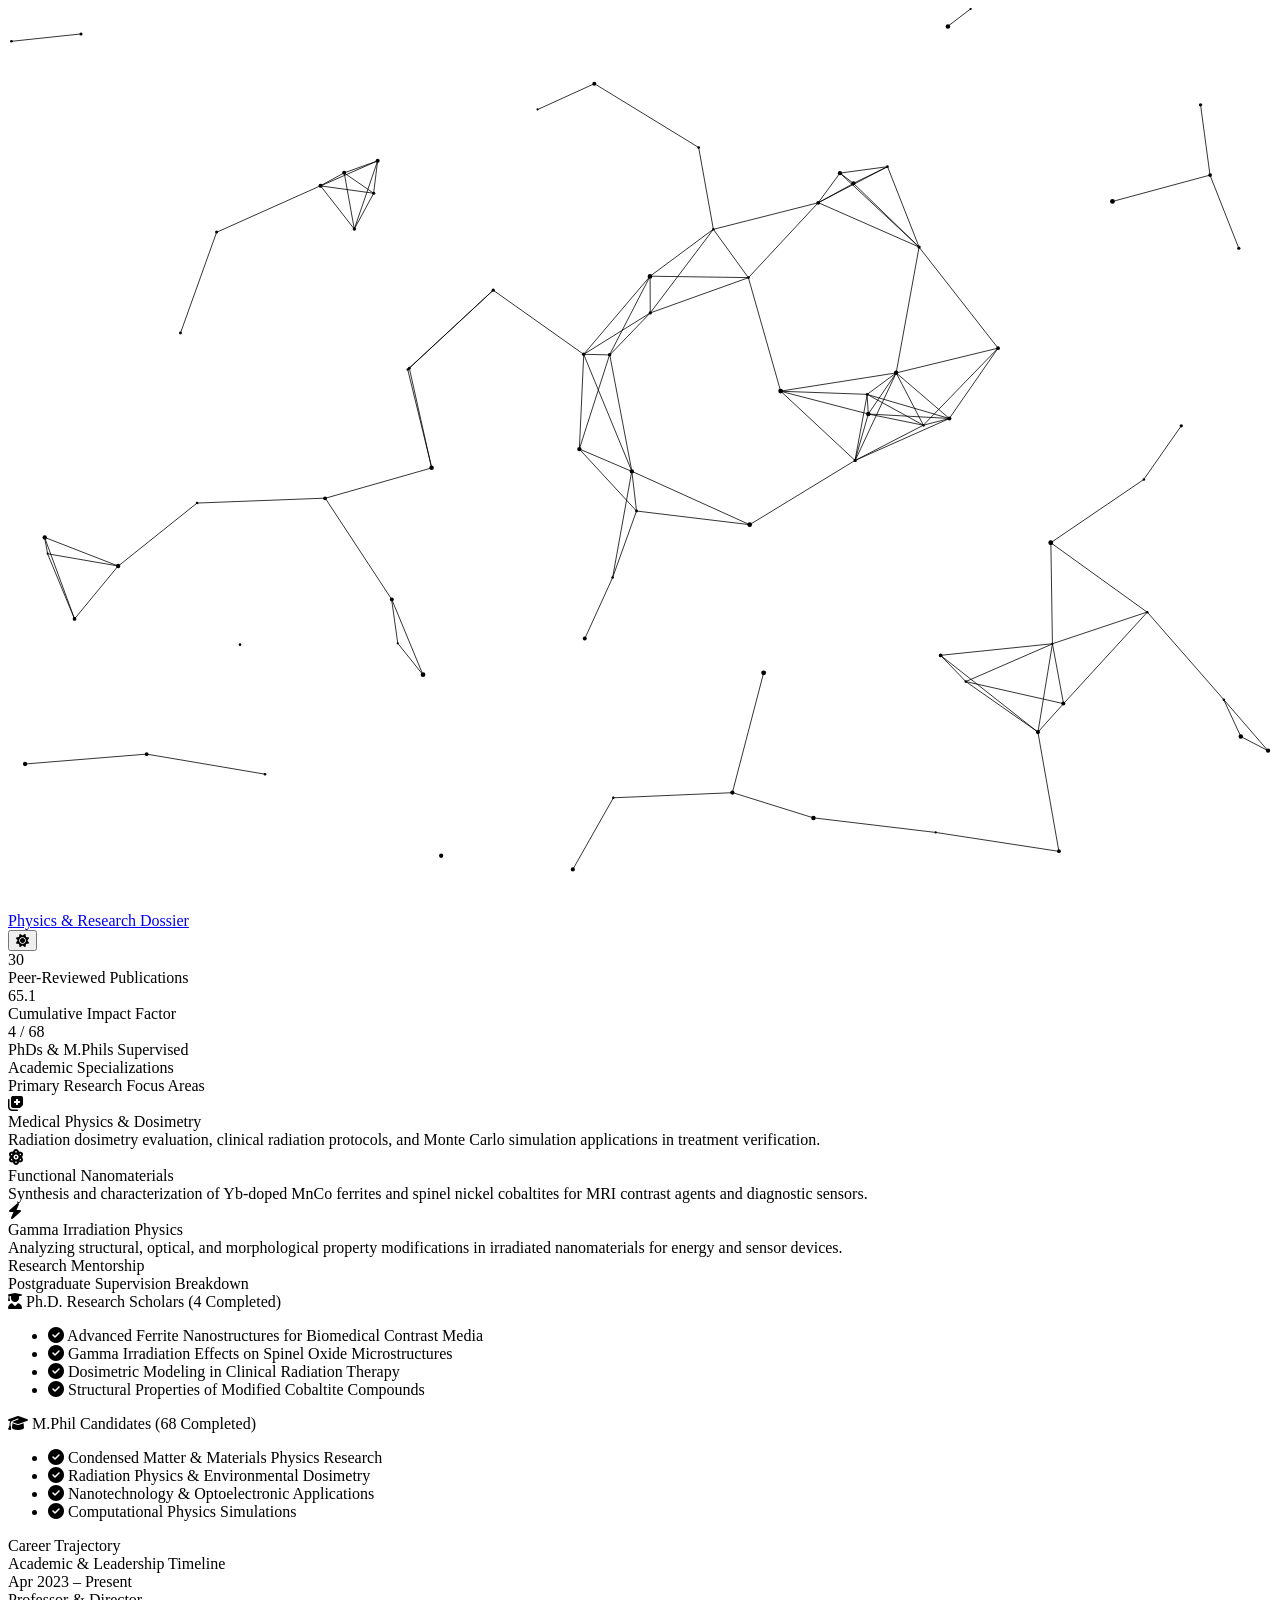
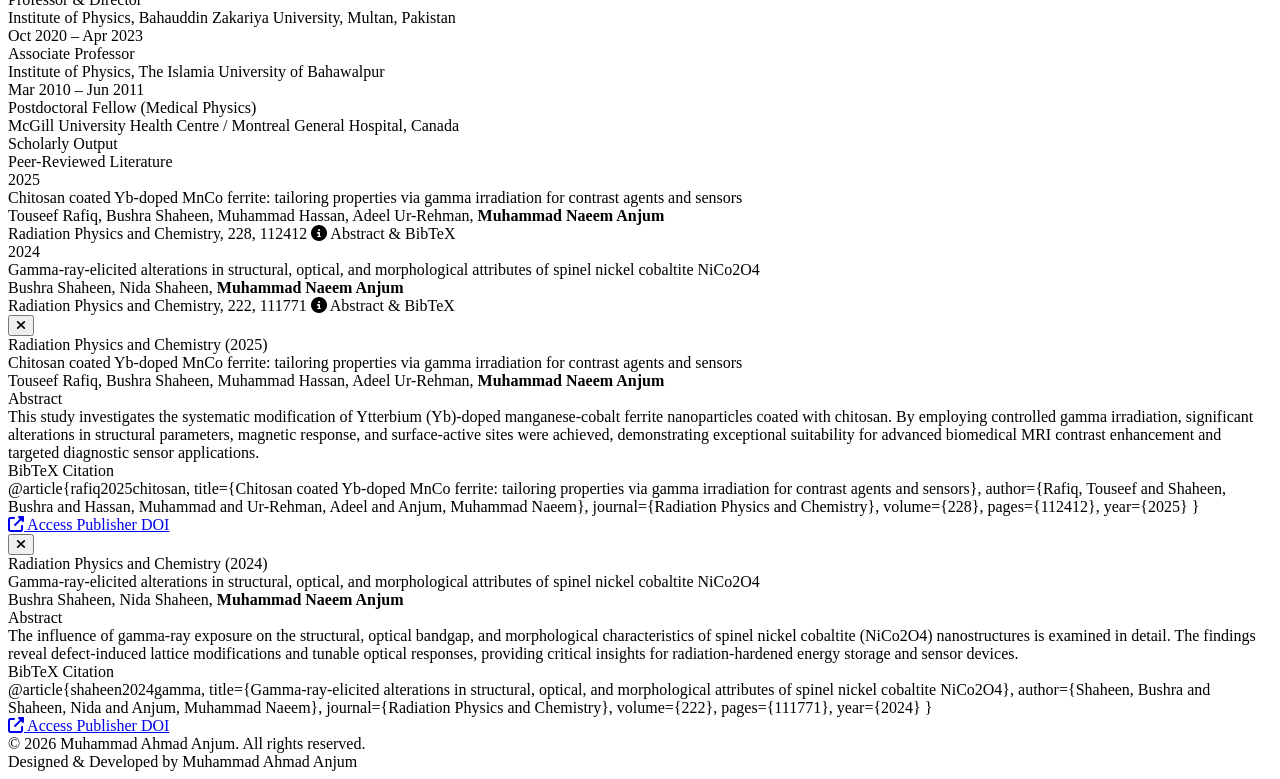
==== physics.html @ 1fd9fe53 "Add physics.html for research dossier presentation" ====
<!DOCTYPE html>
<html lang="en" data-theme="dark">
<head>
    <meta charset="UTF-8">
    <meta name="viewport" content="width=device-width, initial-scale=1.0">
    <title>Physics & Research Dossier | Prof. Dr. M. Naeem Anjum</title>
    
    <link rel="manifest" href="manifest.json">
    <meta name="theme-color" content="#D4AF37">
    
    <link rel="preconnect" href="https://fonts.googleapis.com">
    <link rel="preconnect" href="https://fonts.gstatic.com" crossorigin>
    <link href="https://fonts.googleapis.com/css2?family=Plus+Jakarta+Sans:wght@300;400;500;600;700;800&family=Space+Grotesk:wght@500;600;700&display=swap" rel="stylesheet">
    <link rel="stylesheet" href="https://cdnjs.cloudflare.com/ajax/libs/font-awesome/6.4.0/css/all.min.css">
    <link rel="stylesheet" href="style.css">
</head>
<body>

    <canvas id="physics-canvas"></canvas>

    <header>
        <div class="nav-container">
            <a href="index.html" class="brand-name">Physics & Research Dossier</a>
            <div class="nav-actions">
                <button class="theme-toggle" id="themeToggle" aria-label="Toggle Dark/Light Mode">
                    <i class="fa-solid fa-sun"></i>
                </button>
            </div>
        </div>
    </header>

    <div class="main-container">

        <div class="metrics-grid-clean">
            <div class="metric-card-clean">
                <div class="metric-number">30</div>
                <div class="metric-title">Peer-Reviewed Publications</div>
            </div>
            <div class="metric-card-clean">
                <div class="metric-number">65.1</div>
                <div class="metric-title">Cumulative Impact Factor</div>
            </div>
            <div class="metric-card-clean">
                <div class="metric-number">4 / 68</div>
                <div class="metric-title">PhDs & M.Phils Supervised</div>
            </div>
        </div>

        <section>
            <div class="section-header">
                <div class="section-tag">Academic Specializations</div>
                <div class="section-title">Primary Research Focus Areas</div>
            </div>

            <div class="focus-grid">
                <div class="focus-card">
                    <i class="fa-solid fa-notes-medical focus-icon"></i>
                    <div class="focus-title">Medical Physics & Dosimetry</div>
                    <div class="focus-desc">Radiation dosimetry evaluation, clinical radiation protocols, and Monte Carlo simulation applications in treatment verification.</div>
                </div>
                <div class="focus-card">
                    <i class="fa-solid fa-atom focus-icon"></i>
                    <div class="focus-title">Functional Nanomaterials</div>
                    <div class="focus-desc">Synthesis and characterization of Yb-doped MnCo ferrites and spinel nickel cobaltites for MRI contrast agents and diagnostic sensors.</div>
                </div>
                <div class="focus-card">
                    <i class="fa-solid fa-bolt focus-icon"></i>
                    <div class="focus-title">Gamma Irradiation Physics</div>
                    <div class="focus-desc">Analyzing structural, optical, and morphological property modifications in irradiated nanomaterials for energy and sensor devices.</div>
                </div>
            </div>
        </section>

        <section>
            <div class="section-header">
                <div class="section-tag">Research Mentorship</div>
                <div class="section-title">Postgraduate Supervision Breakdown</div>
            </div>

            <div class="supervision-flex">
                <div class="supervision-box">
                    <div class="supervision-title"><i class="fa-solid fa-user-graduate"></i> Ph.D. Research Scholars (4 Completed)</div>
                    <ul class="supervision-list">
                        <li><i class="fa-solid fa-circle-check"></i> Advanced Ferrite Nanostructures for Biomedical Contrast Media</li>
                        <li><i class="fa-solid fa-circle-check"></i> Gamma Irradiation Effects on Spinel Oxide Microstructures</li>
                        <li><i class="fa-solid fa-circle-check"></i> Dosimetric Modeling in Clinical Radiation Therapy</li>
                        <li><i class="fa-solid fa-circle-check"></i> Structural Properties of Modified Cobaltite Compounds</li>
                    </ul>
                </div>
                <div class="supervision-box">
                    <div class="supervision-title"><i class="fa-solid fa-graduation-cap"></i> M.Phil Candidates (68 Completed)</div>
                    <ul class="supervision-list">
                        <li><i class="fa-solid fa-circle-check"></i> Condensed Matter & Materials Physics Research</li>
                        <li><i class="fa-solid fa-circle-check"></i> Radiation Physics & Environmental Dosimetry</li>
                        <li><i class="fa-solid fa-circle-check"></i> Nanotechnology & Optoelectronic Applications</li>
                        <li><i class="fa-solid fa-circle-check"></i> Computational Physics Simulations</li>
                    </ul>
                </div>
            </div>
        </section>

        <section>
            <div class="section-header">
                <div class="section-tag">Career Trajectory</div>
                <div class="section-title">Academic & Leadership Timeline</div>
            </div>

            <div class="timeline-container">
                <div class="timeline-item">
                    <div class="timeline-period">Apr 2023 – Present</div>
                    <div>
                        <div class="timeline-role">Professor & Director</div>
                        <div class="timeline-inst">Institute of Physics, Bahauddin Zakariya University, Multan, Pakistan</div>
                    </div>
                </div>
                <div class="timeline-item">
                    <div class="timeline-period">Oct 2020 – Apr 2023</div>
                    <div>
                        <div class="timeline-role">Associate Professor</div>
                        <div class="timeline-inst">Institute of Physics, The Islamia University of Bahawalpur</div>
                    </div>
                </div>
                <div class="timeline-item">
                    <div class="timeline-period">Mar 2010 – Jun 2011</div>
                    <div>
                        <div class="timeline-role">Postdoctoral Fellow (Medical Physics)</div>
                        <div class="timeline-inst">McGill University Health Centre / Montreal General Hospital, Canada</div>
                    </div>
                </div>
            </div>
        </section>

        <section>
            <div class="section-header">
                <div class="section-tag">Scholarly Output</div>
                <div class="section-title">Peer-Reviewed Literature</div>
            </div>

            <div class="journal-feed">
                <!-- Paper 1 -->
                <div class="journal-row" onclick="openModal('modal-1')">
                    <div class="year-tag">2025</div>
                    <div>
                        <div class="paper-title">Chitosan coated Yb-doped MnCo ferrite: tailoring properties via gamma irradiation for contrast agents and sensors</div>
                        <div class="paper-authors">Touseef Rafiq, Bushra Shaheen, Muhammad Hassan, Adeel Ur-Rehman, <strong>Muhammad Naeem Anjum</strong></div>
                        <div class="paper-meta">
                            <span>Radiation Physics and Chemistry, 228, 112412</span>
                            <span class="modal-trigger-hint"><i class="fa-solid fa-circle-info"></i> Abstract & BibTeX</span>
                        </div>
                    </div>
                </div>

                <!-- Paper 2 -->
                <div class="journal-row" onclick="openModal('modal-2')">
                    <div class="year-tag">2024</div>
                    <div>
                        <div class="paper-title">Gamma-ray-elicited alterations in structural, optical, and morphological attributes of spinel nickel cobaltite NiCo2O4</div>
                        <div class="paper-authors">Bushra Shaheen, Nida Shaheen, <strong>Muhammad Naeem Anjum</strong></div>
                        <div class="paper-meta">
                            <span>Radiation Physics and Chemistry, 222, 111771</span>
                            <span class="modal-trigger-hint"><i class="fa-solid fa-circle-info"></i> Abstract & BibTeX</span>
                        </div>
                    </div>
                </div>
            </div>
        </section>

    </div>

    <!-- Modal 1 -->
    <div class="modal-overlay" id="modal-1">
        <div class="modal-content">
            <button class="modal-close-btn" onclick="closeModal('modal-1')"><i class="fa-solid fa-xmark"></i></button>
            <div class="modal-tag">Radiation Physics and Chemistry (2025)</div>
            <div class="modal-title">Chitosan coated Yb-doped MnCo ferrite: tailoring properties via gamma irradiation for contrast agents and sensors</div>
            <div class="modal-authors">Touseef Rafiq, Bushra Shaheen, Muhammad Hassan, Adeel Ur-Rehman, <strong>Muhammad Naeem Anjum</strong></div>
            <div class="modal-section-title">Abstract</div>
            <div class="modal-abstract">
                This study investigates the systematic modification of Ytterbium (Yb)-doped manganese-cobalt ferrite nanoparticles coated with chitosan. By employing controlled gamma irradiation, significant alterations in structural parameters, magnetic response, and surface-active sites were achieved, demonstrating exceptional suitability for advanced biomedical MRI contrast enhancement and targeted diagnostic sensor applications.
            </div>
            <div class="modal-section-title">BibTeX Citation</div>
            <div class="modal-bibtex-box">@article{rafiq2025chitosan,
  title={Chitosan coated Yb-doped MnCo ferrite: tailoring properties via gamma irradiation for contrast agents and sensors},
  author={Rafiq, Touseef and Shaheen, Bushra and Hassan, Muhammad and Ur-Rehman, Adeel and Anjum, Muhammad Naeem},
  journal={Radiation Physics and Chemistry},
  volume={228},
  pages={112412},
  year={2025}
}</div>
            <div class="modal-actions">
                <a href="https://doi.org/10.1016/j.radphyschem.2024.112412" target="_blank" class="btn-modal-action">
                    <i class="fa-solid fa-external-link-alt"></i> Access Publisher DOI
                </a>
            </div>
        </div>
    </div>

    <!-- Modal 2 -->
    <div class="modal-overlay" id="modal-2">
        <div class="modal-content">
            <button class="modal-close-btn" onclick="closeModal('modal-2')"><i class="fa-solid fa-xmark"></i></button>
            <div class="modal-tag">Radiation Physics and Chemistry (2024)</div>
            <div class="modal-title">Gamma-ray-elicited alterations in structural, optical, and morphological attributes of spinel nickel cobaltite NiCo2O4</div>
            <div class="modal-authors">Bushra Shaheen, Nida Shaheen, <strong>Muhammad Naeem Anjum</strong></div>
            <div class="modal-section-title">Abstract</div>
            <div class="modal-abstract">
                The influence of gamma-ray exposure on the structural, optical bandgap, and morphological characteristics of spinel nickel cobaltite (NiCo2O4) nanostructures is examined in detail. The findings reveal defect-induced lattice modifications and tunable optical responses, providing critical insights for radiation-hardened energy storage and sensor devices.
            </div>
            <div class="modal-section-title">BibTeX Citation</div>
            <div class="modal-bibtex-box">@article{shaheen2024gamma,
  title={Gamma-ray-elicited alterations in structural, optical, and morphological attributes of spinel nickel cobaltite NiCo2O4},
  author={Shaheen, Bushra and Shaheen, Nida and Anjum, Muhammad Naeem},
  journal={Radiation Physics and Chemistry},
  volume={222},
  pages={111771},
  year={2024}
}</div>
            <div class="modal-actions">
                <a href="https://doi.org/10.1016/j.radphyschem.2024.111771" target="_blank" class="btn-modal-action">
                    <i class="fa-solid fa-external-link-alt"></i> Access Publisher DOI
                </a>
            </div>
        </div>
    </div>

    <footer>
        <div class="footer-text">
            <div>© 2026 <span class="author-highlight">Muhammad Ahmad Anjum</span>. All rights reserved.</div>
            <div>Designed & Developed by <span class="author-highlight">Muhammad Ahmad Anjum</span></div>
        </div>
    </footer>

    <script>
        // Modal Handlers
        function openModal(modalId) {
            document.getElementById(modalId).classList.add('active');
            document.body.style.overflow = 'hidden';
        }

        function closeModal(modalId) {
            document.getElementById(modalId).classList.remove('active');
            document.body.style.overflow = 'auto';
        }

        window.onclick = function(event) {
            if (event.target.classList.contains('modal-overlay')) {
                event.target.classList.remove('active');
                document.body.style.overflow = 'auto';
            }
        }

        // Theme Toggle Handler
        const themeToggleBtn = document.getElementById('themeToggle');
        const themeIcon = themeToggleBtn.querySelector('i');
        
        const savedTheme = localStorage.getItem('theme') || 'dark';
        document.documentElement.setAttribute('data-theme', savedTheme);
        updateToggleIcon(savedTheme);

        themeToggleBtn.addEventListener('click', () => {
            const currentTheme = document.documentElement.getAttribute('data-theme');
            const newTheme = currentTheme === 'dark' ? 'light' : 'dark';
            
            document.documentElement.setAttribute('data-theme', newTheme);
            localStorage.setItem('theme', newTheme);
            updateToggleIcon(newTheme);
        });

        function updateToggleIcon(theme) {
            themeIcon.className = theme === 'dark' ? 'fa-solid fa-sun' : 'fa-solid fa-moon';
        }

        // Physics Canvas Particle Animation
        const canvas = document.getElementById('physics-canvas');
        const ctx = canvas.getContext('2d');
        let width, height, particles = [];

        function resizeCanvas() {
            width = canvas.width = window.innerWidth;
            height = canvas.height = window.innerHeight;
        }
        window.addEventListener('resize', resizeCanvas);
        resizeCanvas();

        class Particle {
            constructor() {
                this.x = Math.random() * width;
                this.y = Math.random() * height;
                this.vx = (Math.random() - 0.5) * 0.4;
                this.vy = (Math.random() - 0.5) * 0.4;
                this.radius = Math.random() * 1.5 + 1;
            }
            update() {
                this.x += this.vx; this.y += this.vy;
                if (this.x < 0 || this.x > width) this.vx *= -1;
                if (this.y < 0 || this.y > height) this.vy *= -1;
            }
            draw() {
                ctx.beginPath();
                ctx.arc(this.x, this.y, this.radius, 0, Math.PI * 2);
                ctx.fillStyle = getComputedStyle(document.documentElement).getPropertyValue('--particle-color').trim();
                ctx.fill();
            }
        }

        const particleCount = Math.min(80, Math.floor(window.innerWidth / 15));
        for (let i = 0; i < particleCount; i++) particles.push(new Particle());

        function animate() {
            ctx.clearRect(0, 0, width, height);
            const lineColor = getComputedStyle(document.documentElement).getPropertyValue('--line-color').trim();
            
            for (let i = 0; i < particles.length; i++) {
                particles[i].update();
                particles[i].draw();
                for (let j = i + 1; j < particles.length; j++) {
                    const dx = particles[i].x - particles[j].x;
                    const dy = particles[i].y - particles[j].y;
                    const distance = Math.sqrt(dx * dx + dy * dy);
                    if (distance < 130) {
                        ctx.beginPath();
                        ctx.moveTo(particles[i].x, particles[i].y);
                        ctx.lineTo(particles[j].x, particles[j].y);
                        ctx.strokeStyle = lineColor;
                        ctx.lineWidth = 0.8;
                        ctx.stroke();
                    }
                }
            }
            requestAnimationFrame(animate);
        }
        animate();

        // Silent Service Worker Registration
        if ('serviceWorker' in navigator) {
            window.addEventListener('load', () => {
                navigator.serviceWorker.register('/sw.js')
                    .then(reg => console.log('Service Worker registered.'))
                    .catch(err => console.error('Service Worker registration failed:', err));
            });
        }
    </script>
</body>
</html>
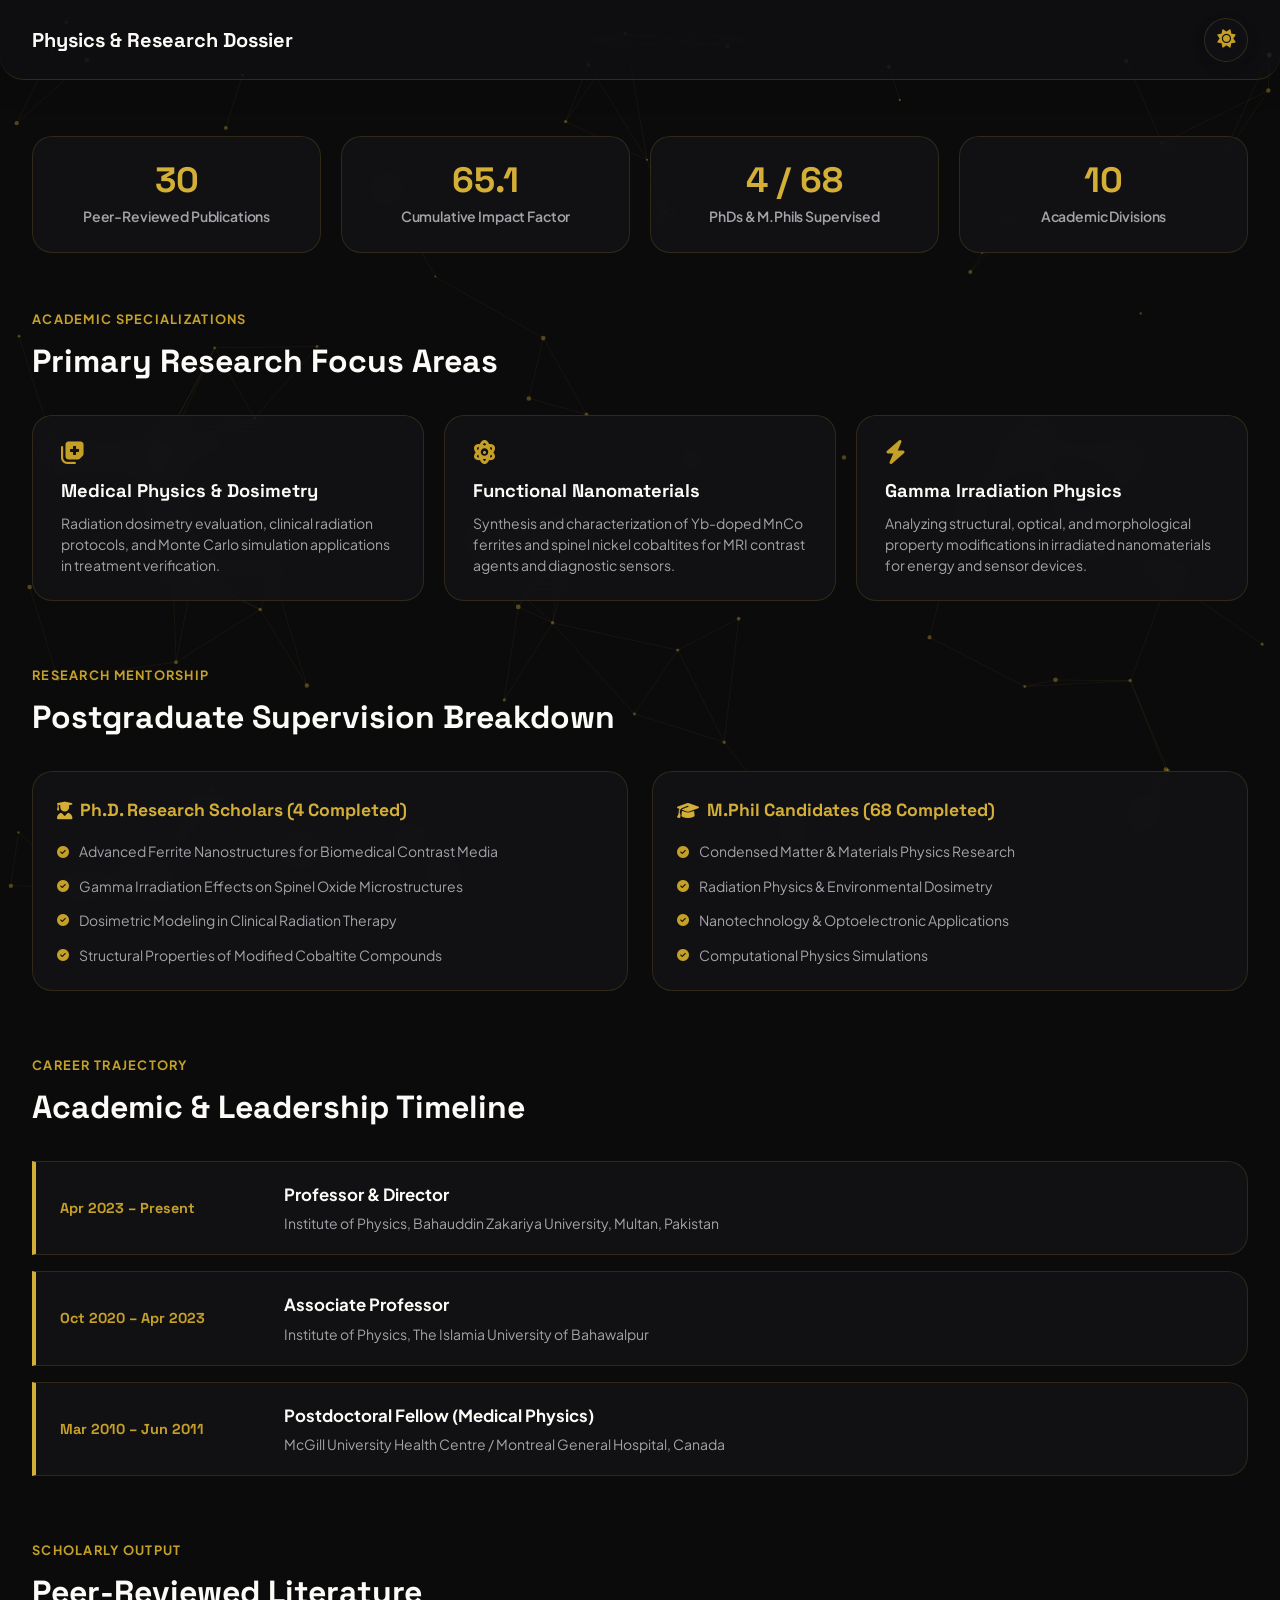
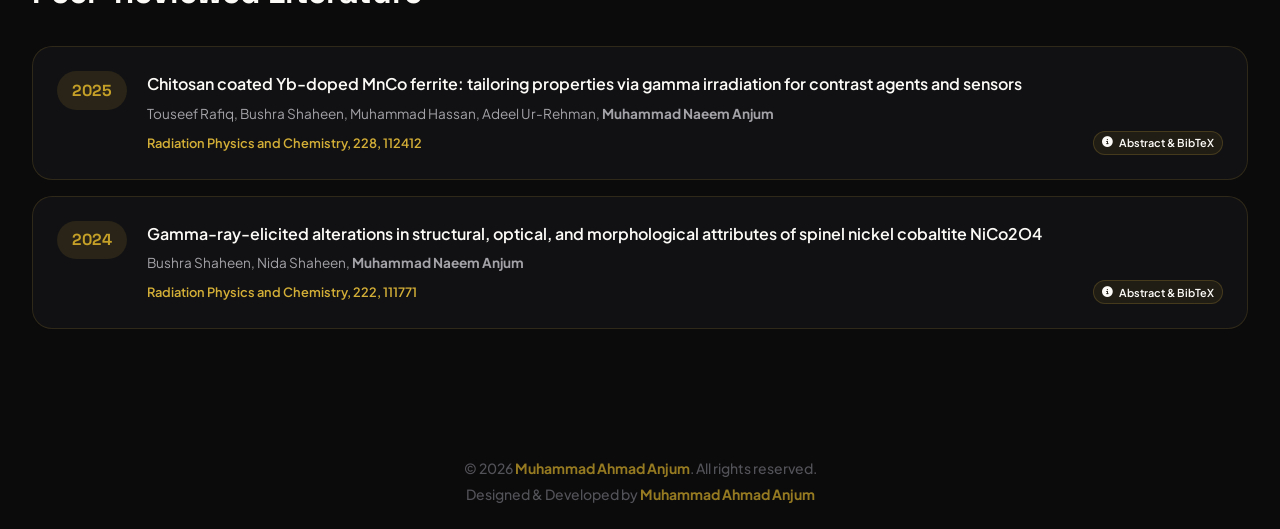
==== commit 2bebf052: "Enhance loading animation and particle dynamics Added loading animation and improved particle animat" ====
--- a/physics.html
+++ b/physics.html
@@ -5,6 +5,7 @@
     <meta name="viewport" content="width=device-width, initial-scale=1.0">
     <title>Physics & Research Dossier | Prof. Dr. M. Naeem Anjum</title>
     
+    <!-- PWA Manifest Link -->
     <link rel="manifest" href="manifest.json">
     <meta name="theme-color" content="#D4AF37">
     
@@ -16,6 +17,11 @@
 </head>
 <body>
 
+    <!-- Website Opening Entry Animation Loader -->
+    <div id="site-loader">
+        <div class="loader-spinner"></div>
+    </div>
+
     <canvas id="physics-canvas"></canvas>
 
     <header>
@@ -43,6 +49,10 @@
             <div class="metric-card-clean">
                 <div class="metric-number">4 / 68</div>
                 <div class="metric-title">PhDs & M.Phils Supervised</div>
+            </div>
+            <div class="metric-card-clean">
+                <div class="metric-number">10</div>
+                <div class="metric-title">Academic Divisions</div>
             </div>
         </div>
 
@@ -231,15 +241,31 @@
     </footer>
 
     <script>
+        // Website Entry Opening Animation Fader
+        window.addEventListener('load', () => {
+            const loader = document.getElementById('site-loader');
+            if (loader) {
+                setTimeout(() => {
+                    loader.classList.add('fade-out');
+                }, 250);
+            }
+        });
+
         // Modal Handlers
         function openModal(modalId) {
-            document.getElementById(modalId).classList.add('active');
-            document.body.style.overflow = 'hidden';
+            const modal = document.getElementById(modalId);
+            if (modal) {
+                modal.classList.add('active');
+                document.body.style.overflow = 'hidden';
+            }
         }
 
         function closeModal(modalId) {
-            document.getElementById(modalId).classList.remove('active');
-            document.body.style.overflow = 'auto';
+            const modal = document.getElementById(modalId);
+            if (modal) {
+                modal.classList.remove('active');
+                document.body.style.overflow = 'auto';
+            }
         }
 
         window.onclick = function(event) {
@@ -247,30 +273,32 @@
                 event.target.classList.remove('active');
                 document.body.style.overflow = 'auto';
             }
-        }
-
-        // Theme Toggle Handler
+        };
+
+        // Theme Toggle Logic
         const themeToggleBtn = document.getElementById('themeToggle');
-        const themeIcon = themeToggleBtn.querySelector('i');
+        const themeIcon = themeToggleBtn ? themeToggleBtn.querySelector('i') : null;
         
         const savedTheme = localStorage.getItem('theme') || 'dark';
         document.documentElement.setAttribute('data-theme', savedTheme);
-        updateToggleIcon(savedTheme);
-
-        themeToggleBtn.addEventListener('click', () => {
-            const currentTheme = document.documentElement.getAttribute('data-theme');
-            const newTheme = currentTheme === 'dark' ? 'light' : 'dark';
-            
-            document.documentElement.setAttribute('data-theme', newTheme);
-            localStorage.setItem('theme', newTheme);
-            updateToggleIcon(newTheme);
-        });
+        if (themeIcon) updateToggleIcon(savedTheme);
+
+        if (themeToggleBtn) {
+            themeToggleBtn.addEventListener('click', () => {
+                const currentTheme = document.documentElement.getAttribute('data-theme');
+                const newTheme = currentTheme === 'dark' ? 'light' : 'dark';
+                
+                document.documentElement.setAttribute('data-theme', newTheme);
+                localStorage.setItem('theme', newTheme);
+                if (themeIcon) updateToggleIcon(newTheme);
+            });
+        }
 
         function updateToggleIcon(theme) {
             themeIcon.className = theme === 'dark' ? 'fa-solid fa-sun' : 'fa-solid fa-moon';
         }
 
-        // Physics Canvas Particle Animation
+        // Dynamic Particle Network Canvas
         const canvas = document.getElementById('physics-canvas');
         const ctx = canvas.getContext('2d');
         let width, height, particles = [];
@@ -286,43 +314,51 @@
             constructor() {
                 this.x = Math.random() * width;
                 this.y = Math.random() * height;
-                this.vx = (Math.random() - 0.5) * 0.4;
-                this.vy = (Math.random() - 0.5) * 0.4;
+                this.vx = (Math.random() - 0.5) * 0.45;
+                this.vy = (Math.random() - 0.5) * 0.45;
                 this.radius = Math.random() * 1.5 + 1;
             }
             update() {
-                this.x += this.vx; this.y += this.vy;
+                this.x += this.vx; 
+                this.y += this.vy;
                 if (this.x < 0 || this.x > width) this.vx *= -1;
                 if (this.y < 0 || this.y > height) this.vy *= -1;
             }
-            draw() {
+            draw(color) {
                 ctx.beginPath();
                 ctx.arc(this.x, this.y, this.radius, 0, Math.PI * 2);
-                ctx.fillStyle = getComputedStyle(document.documentElement).getPropertyValue('--particle-color').trim();
+                ctx.fillStyle = color;
                 ctx.fill();
             }
         }
 
         const particleCount = Math.min(80, Math.floor(window.innerWidth / 15));
-        for (let i = 0; i < particleCount; i++) particles.push(new Particle());
+        for (let i = 0; i < particleCount; i++) {
+            particles.push(new Particle());
+        }
 
         function animate() {
             ctx.clearRect(0, 0, width, height);
-            const lineColor = getComputedStyle(document.documentElement).getPropertyValue('--line-color').trim();
+            
+            const style = getComputedStyle(document.documentElement);
+            const particleColor = style.getPropertyValue('--particle-color').trim();
+            const lineColor = style.getPropertyValue('--line-color').trim();
             
             for (let i = 0; i < particles.length; i++) {
                 particles[i].update();
-                particles[i].draw();
+                particles[i].draw(particleColor);
+                
                 for (let j = i + 1; j < particles.length; j++) {
                     const dx = particles[i].x - particles[j].x;
                     const dy = particles[i].y - particles[j].y;
                     const distance = Math.sqrt(dx * dx + dy * dy);
+                    
                     if (distance < 130) {
                         ctx.beginPath();
                         ctx.moveTo(particles[i].x, particles[i].y);
                         ctx.lineTo(particles[j].x, particles[j].y);
                         ctx.strokeStyle = lineColor;
-                        ctx.lineWidth = 0.8;
+                        ctx.lineWidth = 0.85;
                         ctx.stroke();
                     }
                 }
@@ -331,7 +367,7 @@
         }
         animate();
 
-        // Silent Service Worker Registration
+        // PWA Service Worker Registration
         if ('serviceWorker' in navigator) {
             window.addEventListener('load', () => {
                 navigator.serviceWorker.register('/sw.js')
--- a/style.css
+++ b/style.css
@@ -0,0 +1,855 @@
+/* ==========================================================================
+   THEME: LUXURIOUS MIDNIGHT ONYX & CHAMPAGNE GOLD
+   ========================================================================== */
+
+:root {
+    --bg-base: #0B0B0C;
+    --bg-surface: rgba(22, 22, 26, 0.65);
+    --bg-card: rgba(30, 30, 35, 0.7);
+    --border-subtle: rgba(212, 175, 55, 0.15);
+    --border-glow: rgba(212, 175, 55, 0.35);
+    
+    --text-main: #FDFBF7;
+    --text-secondary: #A3A3A8;
+    --text-muted: #6B6B73;
+    
+    --teal-clinical: #D4AF37;   /* Champagne Gold Primary */
+    --cyan-medical: #E6C665;    /* Soft Warm Gold Accent */
+    --amber-dosimetry: #C5A028; /* Rich Bronze Gold */
+    
+    --font-body: 'Plus Jakarta Sans', sans-serif;
+    --font-heading: 'Space Grotesk', sans-serif;
+    --max-width: 1280px;
+    --max-width-index: 1100px;
+    
+    --ios-glass-bg: rgba(18, 18, 22, 0.5);
+    --ios-glass-border: rgba(212, 175, 55, 0.18);
+    --particle-color: rgba(212, 175, 55, 0.35);
+    --line-color: rgba(212, 175, 55, 0.08);
+
+    --dp-glow-gradient: linear-gradient(135deg, #D4AF37, #0B0B0C, #E6C665, #8C7323, #D4AF37);
+}
+
+[data-theme="light"] {
+    --bg-base: #F8F7F4;
+    --bg-surface: rgba(255, 255, 255, 0.85);
+    --bg-card: #FFFFFF;
+    --border-subtle: rgba(180, 140, 20, 0.15);
+    --border-glow: rgba(180, 140, 20, 0.35);
+    
+    --text-main: #1A1918;
+    --text-secondary: #54524E;
+    --text-muted: #8C8882;
+    
+    --teal-clinical: #B8860B;
+    --cyan-medical: #966C02;
+    --amber-dosimetry: #8C6200;
+    
+    --ios-glass-bg: rgba(248, 247, 244, 0.75);
+    --ios-glass-border: rgba(180, 140, 20, 0.18);
+    --particle-color: rgba(184, 134, 11, 0.25);
+    --line-color: rgba(184, 134, 11, 0.08);
+
+    --dp-glow-gradient: linear-gradient(135deg, #B8860B, #54524E, #966C02, #8C6200, #B8860B);
+}
+
+/* ==========================================================================
+   BASE RESET & CANVAS SETUP
+   ========================================================================== */
+* { 
+    margin: 0; 
+    padding: 0; 
+    box-sizing: border-box; 
+}
+
+body {
+    background-color: var(--bg-base);
+    color: var(--text-main);
+    font-family: var(--font-body);
+    line-height: 1.6;
+    overflow-x: hidden;
+    transition: background-color 0.4s ease, color 0.4s ease;
+    -webkit-font-smoothing: antialiased;
+}
+
+#physics-canvas {
+    position: fixed;
+    top: 0; left: 0;
+    width: 100vw; height: 100vh;
+    pointer-events: none;
+    z-index: 0;
+}
+
+/* ==========================================================================
+   HEADER & NAVIGATION
+   ========================================================================== */
+header {
+    position: fixed;
+    top: 0; left: 0; right: 0;
+    z-index: 100;
+    background: var(--ios-glass-bg);
+    backdrop-filter: blur(35px) saturate(200%);
+    -webkit-backdrop-filter: blur(35px) saturate(200%);
+    border-bottom: 1px solid var(--ios-glass-border);
+    border-radius: 0 0 24px 24px;
+    box-shadow: 0 10px 30px rgba(0,0,0,0.08);
+    transition: all 0.4s ease;
+}
+
+.nav-container {
+    max-width: var(--max-width);
+    margin: 0 auto;
+    padding: 1.1rem 2rem;
+    display: flex;
+    justify-content: space-between;
+    align-items: center;
+}
+
+.brand-name {
+    font-family: var(--font-heading);
+    font-weight: 700;
+    font-size: 1.25rem;
+    color: var(--text-main);
+    text-decoration: none;
+    transition: transform 0.3s ease, color 0.3s ease;
+}
+
+.brand-name:hover {
+    transform: translateX(4px);
+    color: var(--cyan-medical);
+}
+
+.nav-actions {
+    display: flex;
+    align-items: center;
+    gap: 1rem;
+}
+
+.theme-toggle {
+    background: var(--ios-glass-bg);
+    border: 1px solid var(--ios-glass-border);
+    color: var(--amber-dosimetry);
+    width: 44px; height: 44px;
+    border-radius: 50%;
+    cursor: pointer;
+    display: flex; align-items: center; justify-content: center;
+    font-size: 1.15rem;
+    backdrop-filter: blur(15px);
+    box-shadow: 0 4px 15px rgba(0,0,0,0.08);
+    transition: all 0.35s cubic-bezier(0.175, 0.885, 0.32, 1.275);
+}
+
+.theme-toggle:hover {
+    transform: rotate(360deg) scale(1.1);
+    border-color: var(--amber-dosimetry);
+    box-shadow: 0 0 20px var(--amber-dosimetry);
+}
+
+/* ==========================================================================
+   LAYOUT CONTAINERS
+   ========================================================================== */
+.main-wrapper {
+    position: relative;
+    z-index: 1;
+    padding: 9.5rem 2rem 3rem;
+    max-width: var(--max-width-index);
+    margin: 0 auto;
+}
+
+.main-container {
+    position: relative;
+    z-index: 1;
+    max-width: var(--max-width);
+    margin: 0 auto;
+    padding: 8.5rem 2rem 3rem;
+}
+
+/* ==========================================================================
+   INDEX.HTML COMPONENTS
+   ========================================================================== */
+.hero-center {
+    text-align: center;
+    margin-bottom: 3.5rem;
+}
+
+.profile-img-container {
+    position: relative;
+    display: inline-block;
+    margin-bottom: 2rem;
+}
+
+.meta-glow-bg {
+    position: absolute;
+    top: -3px; left: -3px; right: -3px; bottom: -3px;
+    background: var(--dp-glow-gradient);
+    background-size: 300% 300%;
+    border-radius: 50%;
+    filter: blur(6px);
+    opacity: 0.45;
+    z-index: -1;
+    animation: metaGlowAnimation 6s ease-in-out infinite alternate, gentlePulse 5s ease-in-out infinite;
+}
+
+@keyframes metaGlowAnimation {
+    0% { background-position: 0% 50%; }
+    50% { background-position: 100% 50%; }
+    100% { background-position: 0% 50%; }
+}
+
+@keyframes gentlePulse {
+    0% { transform: scale(0.99); opacity: 0.35; }
+    50% { transform: scale(1.015); opacity: 0.55; }
+    100% { transform: scale(0.99); opacity: 0.35; }
+}
+
+.profile-img {
+    width: 180px; height: 180px;
+    border-radius: 50%;
+    object-fit: cover;
+    border: 3px solid var(--bg-surface);
+    box-shadow: 0 15px 35px rgba(0,0,0,0.25);
+    transition: transform 0.4s ease;
+}
+
+.profile-img-container:hover .profile-img {
+    transform: scale(1.02);
+}
+
+.hero-title {
+    font-family: var(--font-heading);
+    font-size: 2.85rem;
+    font-weight: 700;
+    margin-bottom: 0.6rem;
+    color: var(--text-main);
+    letter-spacing: -0.02em;
+}
+
+.hero-subtitle {
+    font-size: 1.35rem;
+    color: var(--teal-clinical);
+    font-weight: 700;
+    margin-bottom: 1.75rem;
+    letter-spacing: -0.01em;
+}
+
+.hero-actions {
+    display: flex;
+    justify-content: center;
+    gap: 1rem;
+    flex-wrap: wrap;
+    margin-bottom: 1rem;
+}
+
+.btn-cv-compact {
+    background: linear-gradient(135deg, #2A2A30, #141418);
+    border: 1px solid var(--border-glow);
+    color: var(--text-main);
+    padding: 0.55rem 1.25rem;
+    border-radius: 50px;
+    font-weight: 700;
+    font-size: 0.85rem;
+    text-decoration: none;
+    display: inline-flex;
+    align-items: center;
+    gap: 0.45rem;
+    box-shadow: 0 4px 15px rgba(0, 0, 0, 0.3);
+    transition: all 0.3s cubic-bezier(0.175, 0.885, 0.32, 1.275);
+}
+
+.btn-cv-compact:hover {
+    transform: scale(1.04);
+    border-color: var(--teal-clinical);
+    box-shadow: 0 8px 22px rgba(212, 175, 55, 0.25);
+}
+
+.groups-container {
+    display: flex;
+    flex-direction: column;
+    gap: 2rem;
+    margin-bottom: 4rem;
+}
+
+.group-card {
+    background: var(--bg-surface);
+    border: 1px solid var(--border-subtle);
+    border-radius: 28px;
+    padding: 1.75rem 2rem;
+    backdrop-filter: blur(14px);
+    -webkit-backdrop-filter: blur(14px);
+    box-shadow: 0 10px 30px rgba(0,0,0,0.08);
+    position: relative;
+    overflow: hidden;
+    transition: transform 0.4s cubic-bezier(0.165, 0.84, 0.44, 1), 
+                backdrop-filter 0.4s ease, 
+                -webkit-backdrop-filter 0.4s ease, 
+                border-color 0.4s ease, 
+                box-shadow 0.4s ease;
+    animation: advancedCardPulse 6s ease-in-out infinite;
+}
+
+@keyframes advancedCardPulse {
+    0% { 
+        backdrop-filter: blur(10px); 
+        -webkit-backdrop-filter: blur(10px); 
+        border-color: rgba(212, 175, 55, 0.15);
+        box-shadow: 0 10px 30px rgba(0,0,0,0.08);
+    }
+    50% { 
+        backdrop-filter: blur(22px); 
+        -webkit-backdrop-filter: blur(22px); 
+        border-color: var(--border-glow);
+        box-shadow: 0 15px 35px rgba(212, 175, 55, 0.12);
+    }
+    100% { 
+        backdrop-filter: blur(10px); 
+        -webkit-backdrop-filter: blur(10px); 
+        border-color: rgba(212, 175, 55, 0.15);
+        box-shadow: 0 10px 30px rgba(0,0,0,0.08);
+    }
+}
+
+.group-card:hover {
+    transform: scale(1.025);
+    backdrop-filter: blur(26px);
+    -webkit-backdrop-filter: blur(26px);
+    border-color: var(--teal-clinical);
+    box-shadow: 0 20px 45px rgba(0, 0, 0, 0.35), 0 0 30px rgba(212, 175, 55, 0.15);
+    animation-play-state: paused;
+}
+
+.group-header {
+    display: flex;
+    align-items: center;
+    gap: 0.75rem;
+    font-family: var(--font-heading);
+    font-size: 1.15rem;
+    font-weight: 700;
+    color: var(--amber-dosimetry);
+    margin-bottom: 1.25rem;
+    letter-spacing: -0.01em;
+    position: relative;
+    z-index: 2;
+}
+
+.group-header i {
+    font-size: 1.2rem;
+    color: var(--cyan-medical);
+}
+
+.group-buttons-grid {
+    display: grid;
+    grid-template-columns: repeat(auto-fit, minmax(240px, 1fr));
+    gap: 1rem;
+    position: relative;
+    z-index: 2;
+}
+
+.contact-card-btn {
+    background: rgba(212, 175, 55, 0.03);
+    border: 1px solid var(--border-subtle);
+    border-radius: 50px;
+    padding: 0.9rem 1.5rem;
+    display: flex;
+    align-items: center;
+    gap: 1rem;
+    text-decoration: none;
+    color: var(--text-main);
+    outline: none;
+    position: relative;
+    overflow: hidden;
+    transition: all 0.35s cubic-bezier(0.165, 0.84, 0.44, 1);
+}
+
+.contact-card-btn::before {
+    content: '';
+    position: absolute;
+    top: 0; left: -100%; width: 100%; height: 100%;
+    background: linear-gradient(90deg, transparent, rgba(212, 175, 55, 0.15), transparent);
+    transition: left 0.6s ease;
+}
+
+.contact-card-btn:hover::before {
+    left: 100%;
+}
+
+.contact-card-btn:hover {
+    border-color: var(--teal-clinical);
+    transform: translateY(-2px) scale(1.02);
+    box-shadow: 0 8px 20px rgba(0,0,0,0.2);
+}
+
+.contact-icon {
+    width: 40px; height: 40px;
+    border-radius: 50%;
+    background: rgba(212, 175, 55, 0.08);
+    color: var(--teal-clinical);
+    display: flex; align-items: center; justify-content: center;
+    font-size: 1.1rem;
+    flex-shrink: 0;
+    transition: all 0.3s ease;
+}
+
+.contact-card-btn:hover .contact-icon {
+    background: var(--teal-clinical);
+    color: #0B0B0C;
+    transform: scale(1.08);
+    box-shadow: 0 0 12px var(--teal-clinical);
+}
+
+.contact-val {
+    font-weight: 600;
+    font-size: 0.95rem;
+}
+
+.navigation-banner {
+    background: var(--bg-surface);
+    border: 1px solid var(--border-glow);
+    border-radius: 30px;
+    padding: 3rem 2.5rem;
+    text-align: center;
+    backdrop-filter: blur(14px);
+    -webkit-backdrop-filter: blur(14px);
+    box-shadow: 0 15px 35px rgba(0,0,0,0.08);
+    position: relative;
+    overflow: hidden;
+    transition: transform 0.4s cubic-bezier(0.165, 0.84, 0.44, 1), 
+                backdrop-filter 0.4s ease, 
+                -webkit-backdrop-filter 0.4s ease, 
+                border-color 0.4s ease, 
+                box-shadow 0.4s ease;
+    animation: advancedCardPulse 6s ease-in-out infinite;
+}
+
+.navigation-banner:hover {
+    transform: scale(1.025);
+    backdrop-filter: blur(26px);
+    -webkit-backdrop-filter: blur(26px);
+    border-color: var(--teal-clinical);
+    box-shadow: 0 22px 50px rgba(0, 0, 0, 0.35), 0 0 30px rgba(212, 175, 55, 0.15);
+    animation-play-state: paused;
+}
+
+.navigation-banner h2, .navigation-banner p, .navigation-banner a {
+    position: relative;
+    z-index: 2;
+}
+
+.navigation-banner h2 {
+    font-family: var(--font-heading);
+    font-size: 1.85rem;
+    margin-bottom: 0.75rem;
+    color: var(--text-main);
+}
+
+.navigation-banner p {
+    color: var(--text-secondary);
+    margin-bottom: 1.75rem;
+    max-width: 620px;
+    margin-left: auto;
+    margin-right: auto;
+    font-size: 1.025rem;
+}
+
+.btn-large {
+    background: linear-gradient(135deg, #D4AF37, #A3821A);
+    color: #0B0B0C;
+    padding: 1rem 2.5rem;
+    border-radius: 50px;
+    font-weight: 700;
+    font-size: 1rem;
+    text-decoration: none;
+    display: inline-flex;
+    align-items: center;
+    gap: 0.6rem;
+    box-shadow: 0 6px 20px rgba(212, 175, 55, 0.25);
+    transition: all 0.3s cubic-bezier(0.175, 0.885, 0.32, 1.275);
+}
+
+.btn-large:hover {
+    transform: scale(1.05);
+    box-shadow: 0 10px 30px rgba(212, 175, 55, 0.4);
+}
+
+/* ==========================================================================
+   PHYSICS.HTML COMPONENTS
+   ========================================================================== */
+.section-header { margin-bottom: 1.75rem; }
+
+.section-tag {
+    color: var(--amber-dosimetry);
+    font-size: 0.8rem;
+    font-weight: 700;
+    text-transform: uppercase;
+    letter-spacing: 0.1em;
+    margin-bottom: 0.4rem;
+}
+
+.section-title {
+    font-family: var(--font-heading);
+    font-size: 2rem;
+    font-weight: 700;
+    color: var(--text-main);
+}
+
+.metrics-grid-clean {
+    display: grid;
+    grid-template-columns: repeat(auto-fit, minmax(220px, 1fr));
+    gap: 1.25rem;
+    margin-bottom: 3.5rem;
+}
+
+.metric-card-clean {
+    background: var(--bg-surface);
+    border: 1px solid var(--border-subtle);
+    border-radius: 20px;
+    padding: 1.5rem 1.25rem;
+    text-align: center;
+    backdrop-filter: blur(14px);
+    -webkit-backdrop-filter: blur(14px);
+    transition: all 0.3s ease;
+}
+
+.metric-card-clean:hover {
+    border-color: var(--amber-dosimetry);
+    transform: translateY(-3px);
+    box-shadow: 0 10px 25px rgba(0,0,0,0.2);
+}
+
+.metric-number {
+    font-family: var(--font-heading);
+    font-size: 2.2rem;
+    font-weight: 700;
+    color: var(--teal-clinical);
+    line-height: 1.1;
+    margin-bottom: 0.35rem;
+}
+
+.metric-title {
+    font-size: 0.875rem;
+    color: var(--text-secondary);
+    font-weight: 600;
+    letter-spacing: -0.01em;
+}
+
+.focus-grid {
+    display: grid;
+    grid-template-columns: repeat(auto-fit, minmax(300px, 1fr));
+    gap: 1.25rem;
+    margin-bottom: 4rem;
+}
+
+.focus-card {
+    background: var(--bg-surface);
+    border: 1px solid var(--border-subtle);
+    border-radius: 20px;
+    padding: 1.5rem 1.75rem;
+    backdrop-filter: blur(14px);
+    transition: all 0.3s ease;
+}
+
+.focus-card:hover {
+    border-color: var(--teal-clinical);
+    transform: translateY(-3px);
+}
+
+.focus-icon {
+    color: var(--amber-dosimetry);
+    font-size: 1.5rem;
+    margin-bottom: 0.75rem;
+}
+
+.focus-title {
+    font-family: var(--font-heading);
+    font-size: 1.15rem;
+    font-weight: 700;
+    margin-bottom: 0.5rem;
+    color: var(--text-main);
+}
+
+.focus-desc {
+    font-size: 0.875rem;
+    color: var(--text-secondary);
+    line-height: 1.5;
+}
+
+.supervision-flex {
+    display: flex;
+    gap: 1.5rem;
+    flex-wrap: wrap;
+    margin-bottom: 4rem;
+}
+
+.supervision-box {
+    flex: 1 1 300px;
+    background: var(--bg-surface);
+    border: 1px solid var(--border-subtle);
+    border-radius: 20px;
+    padding: 1.5rem;
+    backdrop-filter: blur(14px);
+}
+
+.supervision-title {
+    font-family: var(--font-heading);
+    font-size: 1.1rem;
+    font-weight: 700;
+    color: var(--teal-clinical);
+    margin-bottom: 1rem;
+    display: flex;
+    align-items: center;
+    gap: 0.5rem;
+}
+
+.supervision-list {
+    list-style: none;
+    display: flex;
+    flex-direction: column;
+    gap: 0.75rem;
+}
+
+.supervision-list li {
+    font-size: 0.875rem;
+    color: var(--text-secondary);
+    display: flex;
+    align-items: center;
+    gap: 0.6rem;
+}
+
+.supervision-list li i {
+    color: var(--amber-dosimetry);
+    font-size: 0.75rem;
+}
+
+.timeline-container {
+    display: flex; flex-direction: column; gap: 1rem; margin-bottom: 4rem;
+}
+
+.timeline-item {
+    background: var(--bg-surface);
+    border: 1px solid var(--border-subtle);
+    border-left: 4px solid var(--teal-clinical);
+    border-radius: 0 20px 20px 0;
+    padding: 1.25rem 1.5rem;
+    display: grid;
+    grid-template-columns: 200px 1fr;
+    gap: 1.5rem;
+    align-items: center;
+    backdrop-filter: blur(14px);
+    transition: transform 0.3s ease;
+}
+
+.timeline-item:hover {
+    transform: translateX(4px);
+}
+
+.timeline-period {
+    font-family: var(--font-heading);
+    font-weight: 700;
+    font-size: 0.9rem;
+    color: var(--amber-dosimetry);
+}
+
+.timeline-role { 
+    font-weight: 700; font-size: 1.05rem; margin-bottom: 0.2rem; color: var(--text-main); 
+}
+
+.timeline-inst { 
+    font-size: 0.875rem; color: var(--text-secondary); 
+}
+
+.journal-feed { display: flex; flex-direction: column; gap: 1rem; margin-bottom: 4rem; }
+
+.journal-row {
+    background: var(--bg-surface);
+    border: 1px solid var(--border-subtle);
+    border-radius: 20px;
+    padding: 1.5rem;
+    display: grid;
+    grid-template-columns: 70px 1fr;
+    gap: 1.25rem;
+    align-items: flex-start;
+    backdrop-filter: blur(14px);
+    cursor: pointer;
+    transition: border-color 0.3s ease, transform 0.3s ease, box-shadow 0.3s ease;
+}
+
+.journal-row:hover {
+    border-color: var(--teal-clinical);
+    transform: translateY(-2px);
+    box-shadow: 0 10px 25px rgba(212, 175, 55, 0.12);
+}
+
+.year-tag {
+    font-family: var(--font-heading);
+    font-weight: 700;
+    font-size: 1rem;
+    color: var(--amber-dosimetry);
+    background: rgba(212, 175, 55, 0.12);
+    padding: 0.4rem;
+    border-radius: 50px;
+    text-align: center;
+}
+
+.paper-title { font-size: 1rem; font-weight: 600; margin-bottom: 0.35rem; color: var(--text-main); }
+.paper-authors { color: var(--text-secondary); font-size: 0.85rem; margin-bottom: 0.4rem; }
+.paper-meta { font-size: 0.8rem; color: var(--teal-clinical); font-weight: 600; display: flex; align-items: center; justify-content: space-between; flex-wrap: wrap; gap: 0.5rem; }
+
+.modal-trigger-hint {
+    font-size: 0.68rem;
+    background: rgba(212, 175, 55, 0.08);
+    color: var(--text-main);
+    border: 1px solid rgba(212, 175, 55, 0.2);
+    padding: 0.15rem 0.5rem;
+    border-radius: 30px;
+    font-weight: 600;
+    display: inline-flex;
+    align-items: center;
+    gap: 0.35rem;
+    transition: all 0.2s ease;
+}
+
+.journal-row:hover .modal-trigger-hint {
+    background: var(--teal-clinical);
+    color: #0B0B0C;
+    border-color: var(--teal-clinical);
+}
+
+/* ==========================================================================
+   MODAL OVERLAY & POPUP STYLING
+   ========================================================================== */
+.modal-overlay {
+    position: fixed;
+    top: 0; left: 0; width: 100vw; height: 100vh;
+    background: rgba(11, 11, 12, 0.88);
+    backdrop-filter: blur(8px);
+    -webkit-backdrop-filter: blur(8px);
+    z-index: 1000;
+    display: flex; align-items: center; justify-content: center;
+    padding: 1.5rem;
+    opacity: 0; pointer-events: none;
+    transition: opacity 0.3s ease;
+}
+
+.modal-overlay.active {
+    opacity: 1; pointer-events: auto;
+}
+
+.modal-content {
+    background: var(--bg-base);
+    border: 1px solid var(--border-glow);
+    border-radius: 24px;
+    width: 100%; max-width: 680px;
+    padding: 2.25rem;
+    box-shadow: 0 25px 50px rgba(0,0,0,0.5);
+    position: relative;
+    transform: scale(0.95);
+    transition: transform 0.3s cubic-bezier(0.175, 0.885, 0.32, 1.275);
+}
+
+.modal-overlay.active .modal-content {
+    transform: scale(1);
+}
+
+.modal-close-btn {
+    position: absolute;
+    top: 1.25rem; right: 1.25rem;
+    background: rgba(212, 175, 55, 0.08);
+    border: 1px solid var(--border-subtle);
+    color: var(--text-main);
+    width: 36px; height: 36px;
+    border-radius: 50%;
+    cursor: pointer;
+    display: flex; align-items: center; justify-content: center;
+    transition: all 0.2s ease;
+}
+
+.modal-close-btn:hover {
+    background: var(--amber-dosimetry);
+    border-color: var(--amber-dosimetry);
+    color: #0B0B0C;
+}
+
+.modal-tag {
+    font-size: 0.75rem; font-weight: 700;
+    text-transform: uppercase; letter-spacing: 0.1em;
+    color: var(--amber-dosimetry);
+    margin-bottom: 0.5rem;
+}
+
+.modal-title {
+    font-family: var(--font-heading);
+    font-size: 1.35rem; font-weight: 700;
+    color: var(--text-main);
+    margin-bottom: 0.75rem; line-height: 1.3;
+}
+
+.modal-authors {
+    font-size: 0.9rem; color: var(--text-secondary);
+    margin-bottom: 1.25rem; padding-bottom: 0.75rem;
+    border-bottom: 1px solid var(--border-subtle);
+}
+
+.modal-section-title {
+    font-family: var(--font-heading);
+    font-size: 0.95rem; font-weight: 700;
+    color: var(--text-main); margin-bottom: 0.4rem;
+}
+
+.modal-abstract {
+    font-size: 0.925rem; color: var(--text-secondary);
+    line-height: 1.6; margin-bottom: 1.5rem;
+}
+
+.modal-bibtex-box {
+    background: rgba(0, 0, 0, 0.4);
+    border: 1px solid var(--border-subtle);
+    border-radius: 12px; padding: 0.85rem 1rem;
+    font-family: monospace; font-size: 0.8rem;
+    color: var(--cyan-medical);
+    overflow-x: auto; margin-bottom: 1.5rem;
+    white-space: pre-wrap;
+}
+
+.modal-actions {
+    display: flex; gap: 1rem; align-items: center;
+}
+
+.btn-modal-action {
+    background: linear-gradient(135deg, #D4AF37, #A3821A);
+    color: #0B0B0C;
+    padding: 0.6rem 1.25rem;
+    border-radius: 50px; font-weight: 600; font-size: 0.875rem;
+    text-decoration: none;
+    display: inline-flex; align-items: center; gap: 0.5rem;
+    transition: transform 0.2s ease;
+}
+
+.btn-modal-action:hover {
+    transform: scale(1.03);
+}
+
+/* ==========================================================================
+   FOOTER SECTION
+   ========================================================================== */
+footer {
+    max-width: var(--max-width);
+    margin: 0 auto;
+    padding: 1rem 2rem 1.5rem;
+    text-align: center;
+    color: var(--text-muted);
+    font-size: 0.875rem;
+    opacity: 0.75;
+    position: relative; z-index: 10;
+}
+
+.footer-text {
+    display: flex; flex-direction: column; gap: 0.2rem; font-weight: 500;
+}
+
+.author-highlight {
+    color: var(--amber-dosimetry); font-weight: 700;
+}
+
+@media (max-width: 768px) {
+    .timeline-item { grid-template-columns: 1fr; gap: 0.5rem; }
+    .journal-row { grid-template-columns: 1fr; }
+}
